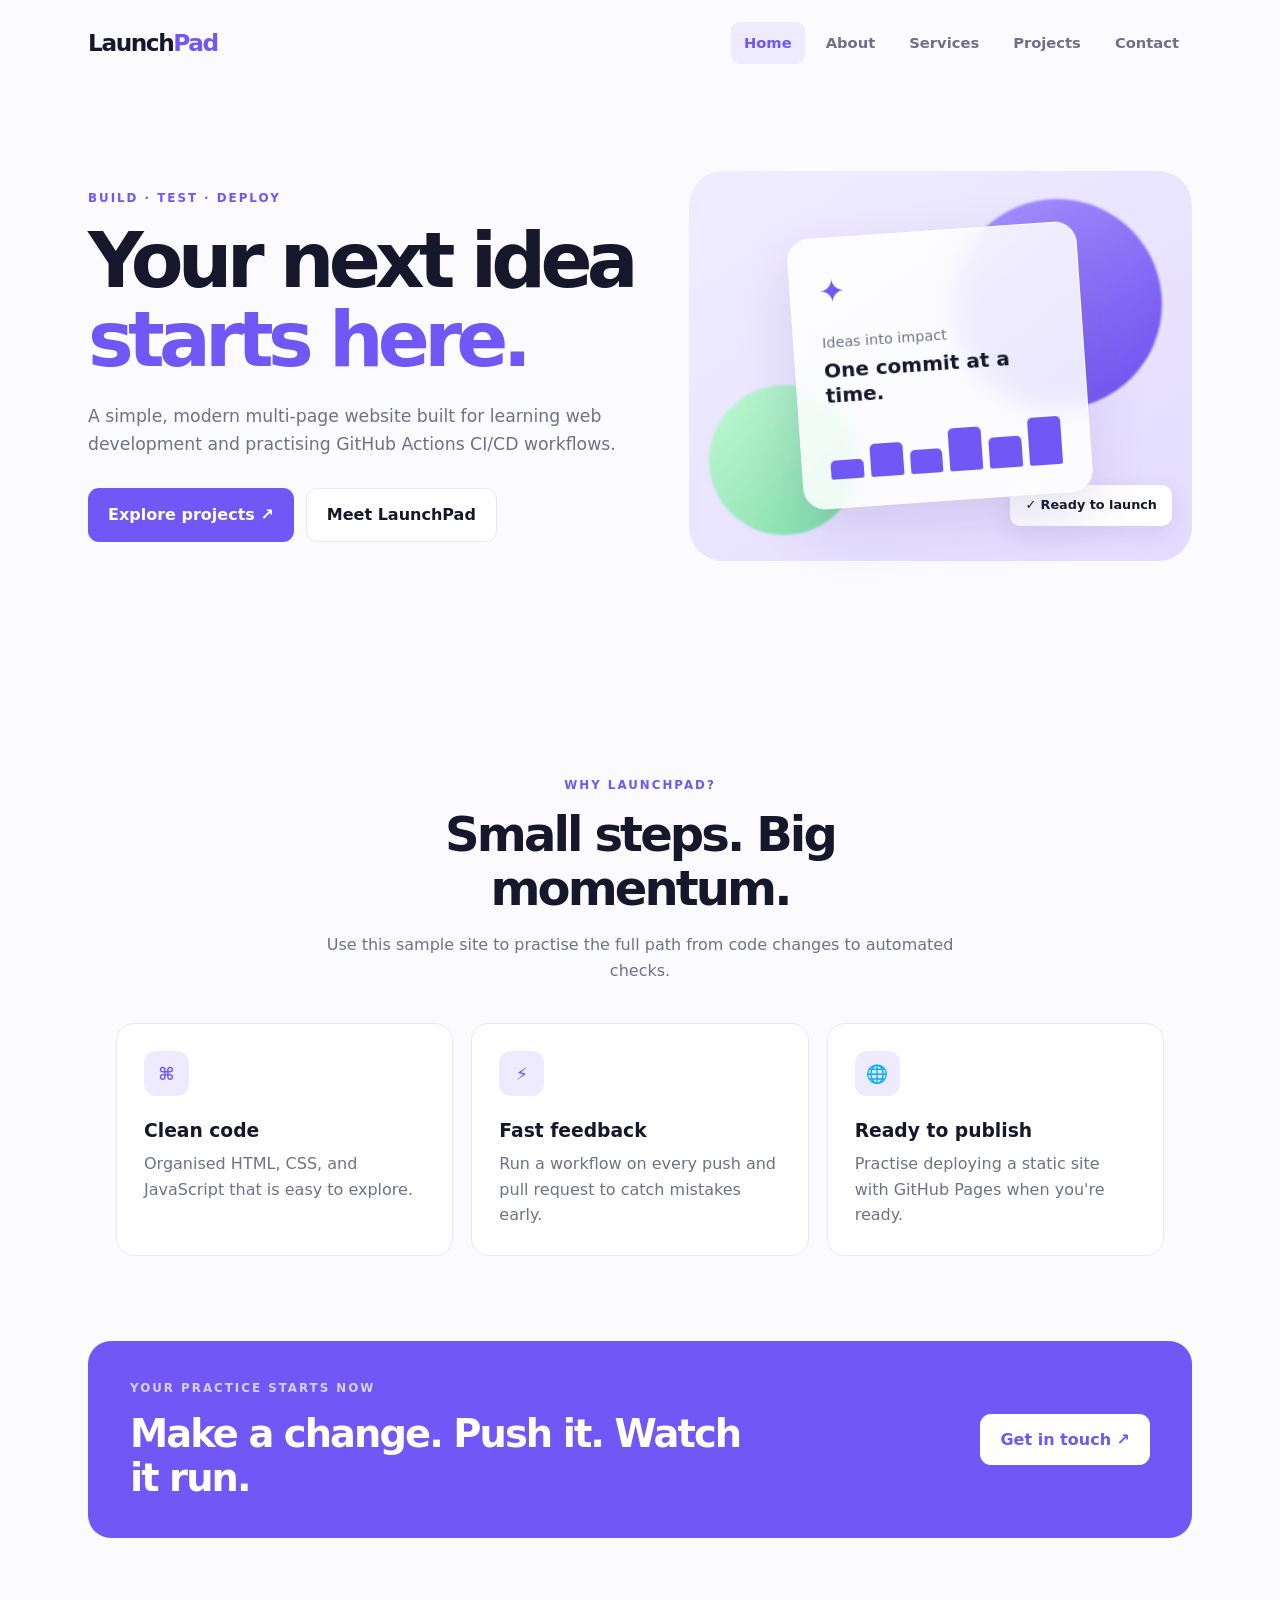
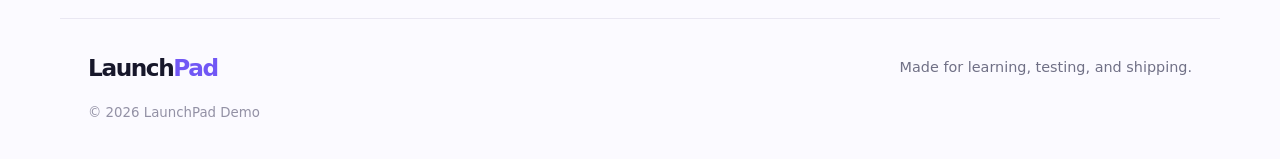
==== index.html @ 655fa2bb "Add practice website" ====
<!DOCTYPE html>
<html lang="en">

<head>
  <meta charset="UTF-8">
  <meta name="viewport" content="width=device-width, initial-scale=1.0">
  <title>LaunchPad | Home</title>
  <link rel="stylesheet" href="assets/css/style.css">
  <script defer src="assets/js/main.js"></script>
</head>

<body>
  <header class="site-header"><a class="logo" href="index.html">Launch<span>Pad</span></a><button class="menu-toggle"
      aria-label="Toggle navigation">☰</button>
    <nav><a class="active" href="index.html">Home</a><a href="about.html">About</a><a
        href="services.html">Services</a><a href="projects.html">Projects</a><a href="contact.html">Contact</a></nav>
  </header>
  <main>
    <section class="hero">
      <div class="hero-content">
        <p class="eyebrow">BUILD · TEST · DEPLOY</p>
        <h1>Your next idea<br><span>starts here.</span></h1>
        <p class="hero-copy">A simple, modern multi-page website built for learning web development and practising
          GitHub Actions CI/CD workflows.</p>
        <div class="actions"><a class="button primary" href="projects.html">Explore projects ↗</a><a
            class="button secondary" href="about.html">Meet LaunchPad</a></div>
      </div>
      <div class="hero-art" aria-label="Decorative abstract shapes">
        <div class="orb orb-one"></div>
        <div class="orb orb-two"></div>
        <div class="glass-card"><span class="card-icon">✦</span>
          <p>Ideas into impact</p><strong>One commit at a time.</strong>
          <div class="mini-bars"><i></i><i></i><i></i><i></i><i></i><i></i></div>
        </div>
        <div class="floating-tag">✓ Ready to launch</div>
      </div>
    </section>
    <section class="section">
      <div class="section-heading">
        <p class="eyebrow">WHY LAUNCHPAD?</p>
        <h2>Small steps. Big momentum.</h2>
        <p>Use this sample site to practise the full path from code changes to automated checks.</p>
      </div>
      <div class="feature-grid">
        <article class="feature"><span class="feature-icon">⌘</span>
          <h3>Clean code</h3>
          <p>Organised HTML, CSS, and JavaScript that is easy to explore.</p>
        </article>
        <article class="feature"><span class="feature-icon">⚡</span>
          <h3>Fast feedback</h3>
          <p>Run a workflow on every push and pull request to catch mistakes early.</p>
        </article>
        <article class="feature"><span class="feature-icon">🌐</span>
          <h3>Ready to publish</h3>
          <p>Practise deploying a static site with GitHub Pages when you're ready.</p>
        </article>
      </div>
    </section>
    <section class="cta">
      <div>
        <p class="eyebrow">YOUR PRACTICE STARTS NOW</p>
        <h2>Make a change. Push it. Watch it run.</h2>
      </div><a class="button light" href="contact.html">Get in touch ↗</a>
    </section>
  </main>
  <footer><a class="logo" href="index.html">Launch<span>Pad</span></a>
    <p>Made for learning, testing, and shipping.</p><small>© <span class="year"></span> LaunchPad Demo</small>
  </footer>
</body>

</html>
---- assets/css/style.css ----
:root{--ink:#17172b;--muted:#707086;--purple:#7157f5;--lavender:#eeeaff;--paper:#fbfaff;--line:#e9e7f2;--green:#c9f5d8}*{box-sizing:border-box}html{scroll-behavior:smooth}body{margin:0;background:var(--paper);color:var(--ink);font-family:Inter,ui-sans-serif,system-ui,-apple-system,BlinkMacSystemFont,"Segoe UI",sans-serif;line-height:1.6}a{color:inherit;text-decoration:none}.site-header{max-width:1160px;margin:auto;padding:22px 28px;display:flex;align-items:center;justify-content:space-between;gap:24px}.logo{font-size:1.45rem;font-weight:850;letter-spacing:-.06em}.logo span,.hero h1 span,.page-hero h1 span{color:var(--purple)}nav{display:flex;gap:8px;align-items:center}nav a{padding:9px 13px;border-radius:9px;color:var(--muted);font-size:.92rem;font-weight:600}nav a:hover,nav a.active{color:var(--purple);background:var(--lavender)}.menu-toggle{display:none;border:0;background:var(--lavender);border-radius:8px;padding:8px 12px;font-size:1.2rem}.hero{max-width:1160px;margin:25px auto 70px;padding:60px 28px 80px;display:grid;grid-template-columns:1.05fr .95fr;align-items:center;gap:45px;overflow:hidden}.eyebrow{font-size:.74rem;font-weight:800;letter-spacing:.17em;color:var(--purple);margin:0 0 14px}.hero h1,.page-hero h1{font-size:clamp(3.2rem,6vw,5.4rem);line-height:1.02;letter-spacing:-.075em;margin:0 0 24px}.hero-copy,.page-hero>p:last-child{font-size:1.08rem;color:var(--muted);max-width:540px}.actions{display:flex;flex-wrap:wrap;gap:12px;margin-top:30px}.button{display:inline-flex;align-items:center;justify-content:center;border:0;border-radius:11px;padding:13px 20px;font:inherit;font-weight:750;cursor:pointer;transition:transform .2s,box-shadow .2s}.button:hover{transform:translateY(-2px);box-shadow:0 9px 22px #33217c20}.primary{background:var(--purple);color:white}.secondary{background:white;border:1px solid var(--line)}.light{background:white;color:var(--purple)}.hero-art{min-height:390px;position:relative;display:grid;place-items:center;background:linear-gradient(145deg,#f0edff,#e3dcff);border-radius:34px}.orb{position:absolute;border-radius:50%;filter:blur(1px)}.orb-one{width:210px;height:210px;background:linear-gradient(140deg,#a998ff,#6c4df0);top:28px;right:30px}.orb-two{width:150px;height:150px;background:linear-gradient(130deg,#c3f8d5,#79dba6);bottom:26px;left:20px}.glass-card{position:relative;z-index:1;width:min(290px,78%);padding:28px;background:#ffffffd9;backdrop-filter:blur(12px);border:1px solid #fff;border-radius:22px;box-shadow:0 22px 55px #44358b24;transform:rotate(-4deg)}.card-icon{font-size:2rem;color:var(--purple)}.glass-card p{margin:14px 0 0;color:var(--muted);font-size:.9rem}.glass-card strong{font-size:1.25rem;line-height:1.25;display:block;margin-top:4px}.mini-bars{display:flex;align-items:end;gap:7px;height:48px;margin-top:23px}.mini-bars i{display:block;flex:1;background:var(--purple);border-radius:5px 5px 2px 2px}.mini-bars i:nth-child(1){height:40%}.mini-bars i:nth-child(2){height:70%}.mini-bars i:nth-child(3){height:50%}.mini-bars i:nth-child(4){height:90%}.mini-bars i:nth-child(5){height:65%}.mini-bars i:nth-child(6){height:100%}.floating-tag{position:absolute;bottom:35px;right:20px;background:white;padding:10px 15px;border-radius:10px;font-size:.8rem;font-weight:750;box-shadow:0 8px 25px #30225b18}.section{max-width:1104px;margin:0 auto;padding:65px 28px 85px}.section-heading{text-align:center;max-width:650px;margin:0 auto 40px}.section-heading h2,.split h2,.contact-note h2,.practice-box h2{font-size:clamp(2rem,4vw,3rem);letter-spacing:-.06em;line-height:1.12;margin:0 0 14px}.section-heading>p:last-child,.feature p,.service-row p,.project-info>p:not(.eyebrow),.contact-note>p:not(.eyebrow),.practice-box>p:last-child{color:var(--muted)}.feature-grid{display:grid;grid-template-columns:repeat(3,1fr);gap:18px}.feature{background:white;border:1px solid var(--line);border-radius:18px;padding:27px}.feature-icon{display:grid;place-items:center;width:45px;height:45px;background:var(--lavender);color:var(--purple);border-radius:12px;font-weight:800;font-size:1.1rem}.feature h3{margin:20px 0 5px}.feature p{margin:0}.cta{max-width:1104px;margin:0 auto 80px;padding:38px 42px;background:var(--purple);color:white;border-radius:23px;display:flex;justify-content:space-between;align-items:center;gap:25px}.cta .eyebrow{color:#d9d0ff}.cta h2{font-size:clamp(1.7rem,3vw,2.5rem);line-height:1.15;letter-spacing:-.05em;margin:0;max-width:620px}.page-hero{padding:90px 28px 75px;text-align:center;background:linear-gradient(180deg,#f0edff00,#eeeaff90)}.page-hero h1{font-size:clamp(3rem,6vw,4.8rem)}.page-hero>p:last-child{margin:0 auto;max-width:630px}.split{display:grid;grid-template-columns:.8fr 1.2fr;gap:70px}.split p{color:var(--muted);margin-top:0}.text-link{color:var(--purple);font-weight:750}.stats{max-width:1048px;margin:0 auto 30px;padding:35px;display:grid;grid-template-columns:repeat(3,1fr);gap:20px;background:white;border:1px solid var(--line);border-radius:20px;text-align:center}.stats div{display:flex;flex-direction:column}.stats strong{font-size:2.6rem;letter-spacing:-.06em;color:var(--purple)}.stats span{color:var(--muted);font-size:.9rem}.service-list{border-top:1px solid var(--line)}.service-row{display:grid;grid-template-columns:70px 1fr 45px;gap:20px;align-items:center;padding:28px 10px;border-bottom:1px solid var(--line)}.service-number{color:var(--purple);font-weight:850}.service-row h2{margin:0;font-size:1.45rem;letter-spacing:-.04em}.service-row p{margin:5px 0 0}.service-symbol{font-size:1.6rem;color:var(--purple);text-align:right}.project-grid{display:grid;grid-template-columns:repeat(3,1fr);gap:20px}.project-card{overflow:hidden;background:white;border:1px solid var(--line);border-radius:18px}.project-art{height:205px;position:relative;display:grid;place-items:center;overflow:hidden}.project-art:before,.project-art:after{content:"";position:absolute;border:1px solid #ffffff90;border-radius:50%;width:210px;height:210px}.project-art:after{width:145px;height:145px}.project-art span{position:absolute;top:18px;left:20px;font-size:.8rem;font-weight:800}.project-art b{font-size:4rem;letter-spacing:-.08em;color:#fff;text-shadow:0 5px 25px #0002}.art-purple{background:linear-gradient(140deg,#a99aff,#7258f5);color:#fff}.art-green{background:linear-gradient(140deg,#a6edbd,#35b879);color:#fff}.art-orange{background:linear-gradient(140deg,#ffcb9b,#f18a55);color:#fff}.project-info{padding:23px}.project-info h2{margin:0;font-size:1.4rem;letter-spacing:-.04em}.project-info>p:not(.eyebrow){font-size:.94rem}.tags{display:flex;gap:7px;flex-wrap:wrap}.tags span{font-size:.72rem;font-weight:700;color:var(--purple);background:var(--lavender);border-radius:6px;padding:5px 8px}.practice-box{background:#f0edff;border-radius:20px;margin-bottom:70px}.practice-box p:last-child{max-width:800px}.contact-layout{display:grid;grid-template-columns:.9fr 1.1fr;gap:65px}.contact-detail{display:flex;align-items:center;gap:15px;margin-top:24px}.contact-detail>span{width:44px;height:44px;display:grid;place-items:center;background:var(--lavender);border-radius:12px;color:var(--purple);font-size:1.2rem}.contact-detail strong{display:block}.contact-detail p{margin:0;color:var(--muted)}.contact-form{background:white;border:1px solid var(--line);border-radius:20px;padding:28px;display:flex;flex-direction:column;gap:9px}.contact-form label{font-size:.88rem;font-weight:750;margin-top:7px}.contact-form input,.contact-form textarea{width:100%;border:1px solid #dfdce9;border-radius:9px;padding:13px;font:inherit;background:#fdfcff;outline:none}.contact-form input:focus,.contact-form textarea:focus{border-color:var(--purple);box-shadow:0 0 0 3px #7157f51c}.contact-form textarea{resize:vertical}.contact-form button{margin-top:12px}.form-message{margin:0;color:#24854c;font-weight:700}footer{border-top:1px solid var(--line);max-width:1160px;margin:auto;padding:30px 28px 35px;display:grid;grid-template-columns:1fr 1fr;align-items:center}footer p{margin:0;color:var(--muted);font-size:.9rem;text-align:right}footer small{grid-column:1/-1;color:#9391a5;margin-top:16px}@media(max-width:760px){.site-header{flex-wrap:wrap}.menu-toggle{display:block}nav{display:none;order:3;width:100%;flex-direction:column;align-items:stretch;padding-top:8px}nav.open{display:flex}nav a{padding:12px}.hero{grid-template-columns:1fr;padding-top:35px;gap:35px;margin-top:0}.hero-art{min-height:320px}.feature-grid,.project-grid{grid-template-columns:1fr}.cta{margin:0 18px 55px;padding:30px;align-items:flex-start;flex-direction:column}.split,.contact-layout{grid-template-columns:1fr;gap:25px}.stats{margin:0 18px 20px;padding:25px 10px}.stats strong{font-size:2rem}.stats span{font-size:.75rem}.service-row{grid-template-columns:35px 1fr 25px;gap:12px}.section{padding:50px 22px 65px}.page-hero{padding:65px 22px 50px}footer{grid-template-columns:1fr;gap:10px}footer p{text-align:left}footer small{grid-column:auto}.project-art{height:230px}}
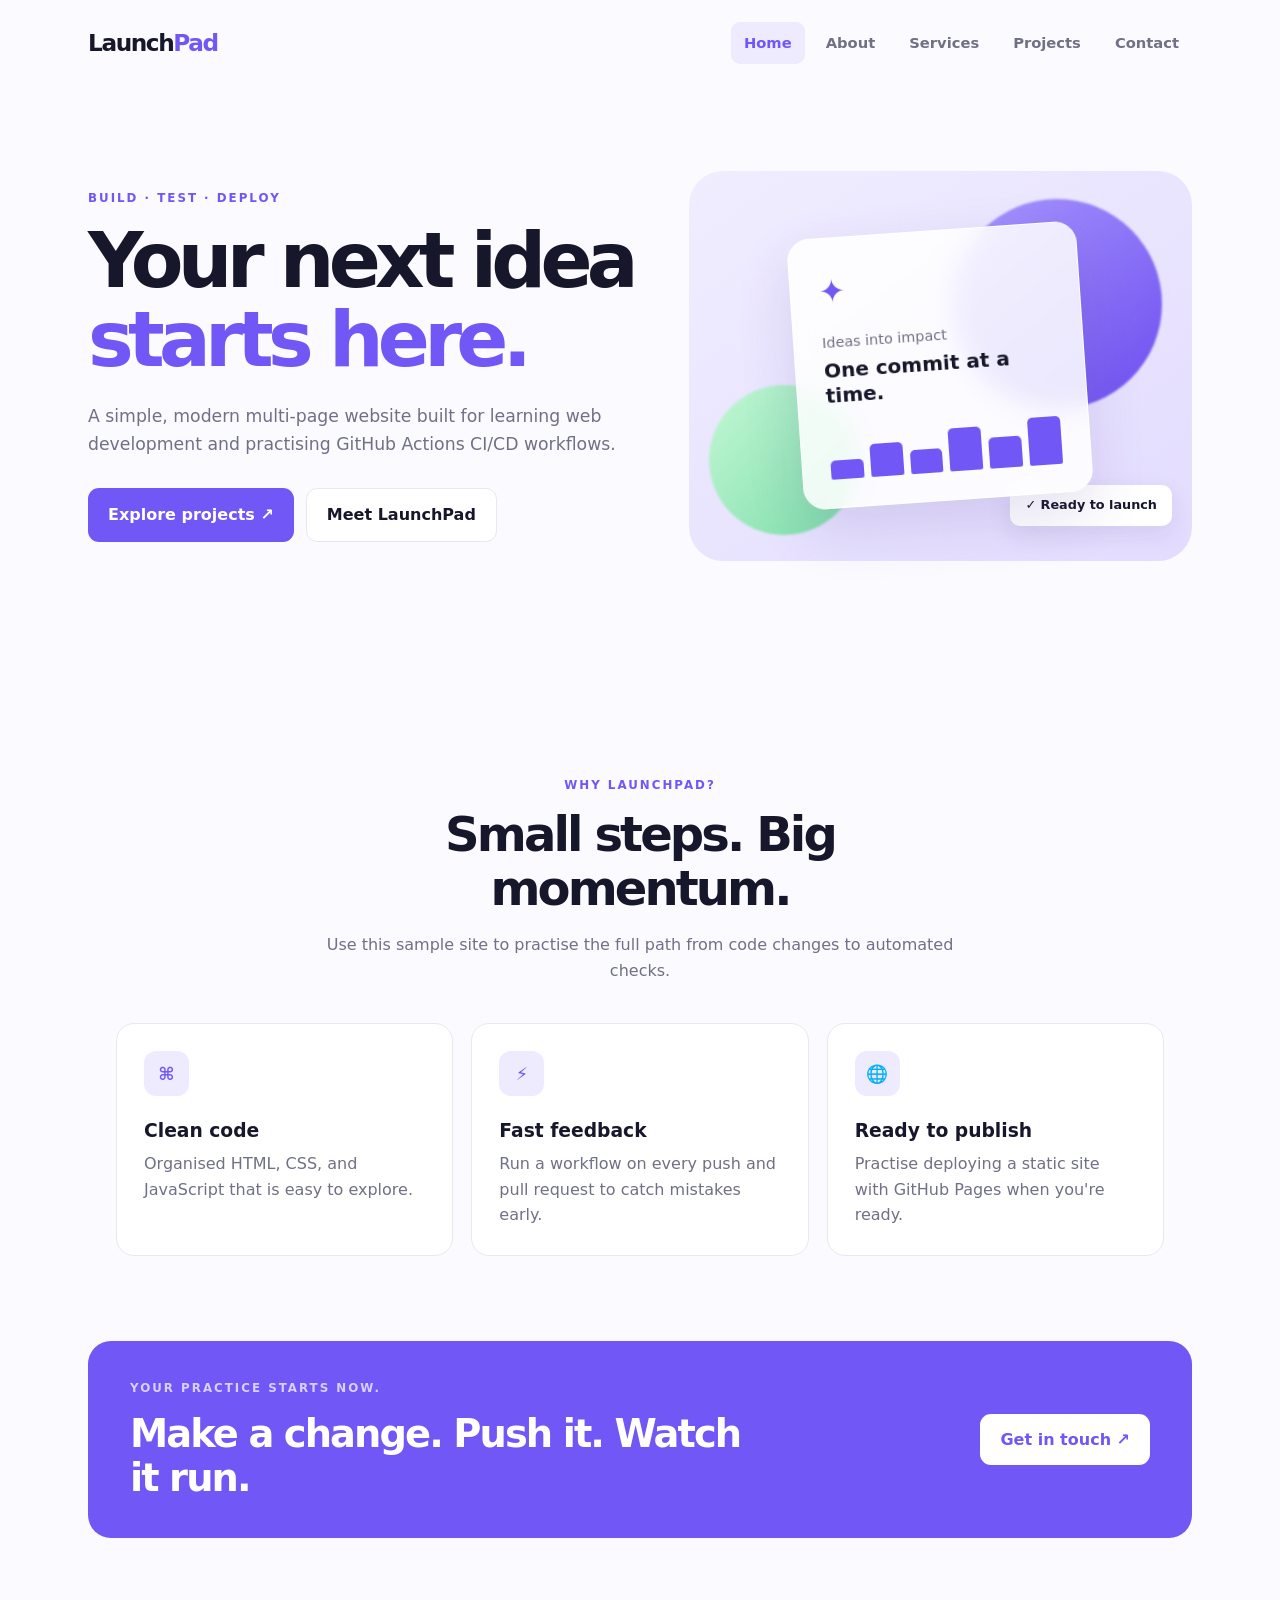
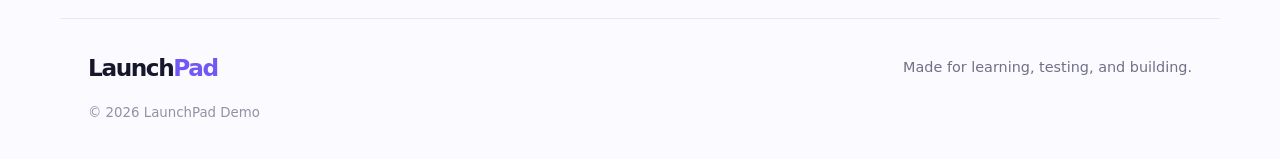
==== commit f7e3a880: "make some test changes" ====
--- a/index.html
+++ b/index.html
@@ -58,13 +58,13 @@
     </section>
     <section class="cta">
       <div>
-        <p class="eyebrow">YOUR PRACTICE STARTS NOW</p>
+        <p class="eyebrow">YOUR PRACTICE STARTS NOW.</p>
         <h2>Make a change. Push it. Watch it run.</h2>
       </div><a class="button light" href="contact.html">Get in touch ↗</a>
     </section>
   </main>
   <footer><a class="logo" href="index.html">Launch<span>Pad</span></a>
-    <p>Made for learning, testing, and shipping.</p><small>© <span class="year"></span> LaunchPad Demo</small>
+    <p>Made for learning, testing, and building.</p><small>© <span class="year"></span> LaunchPad Demo</small>
   </footer>
 </body>
 
